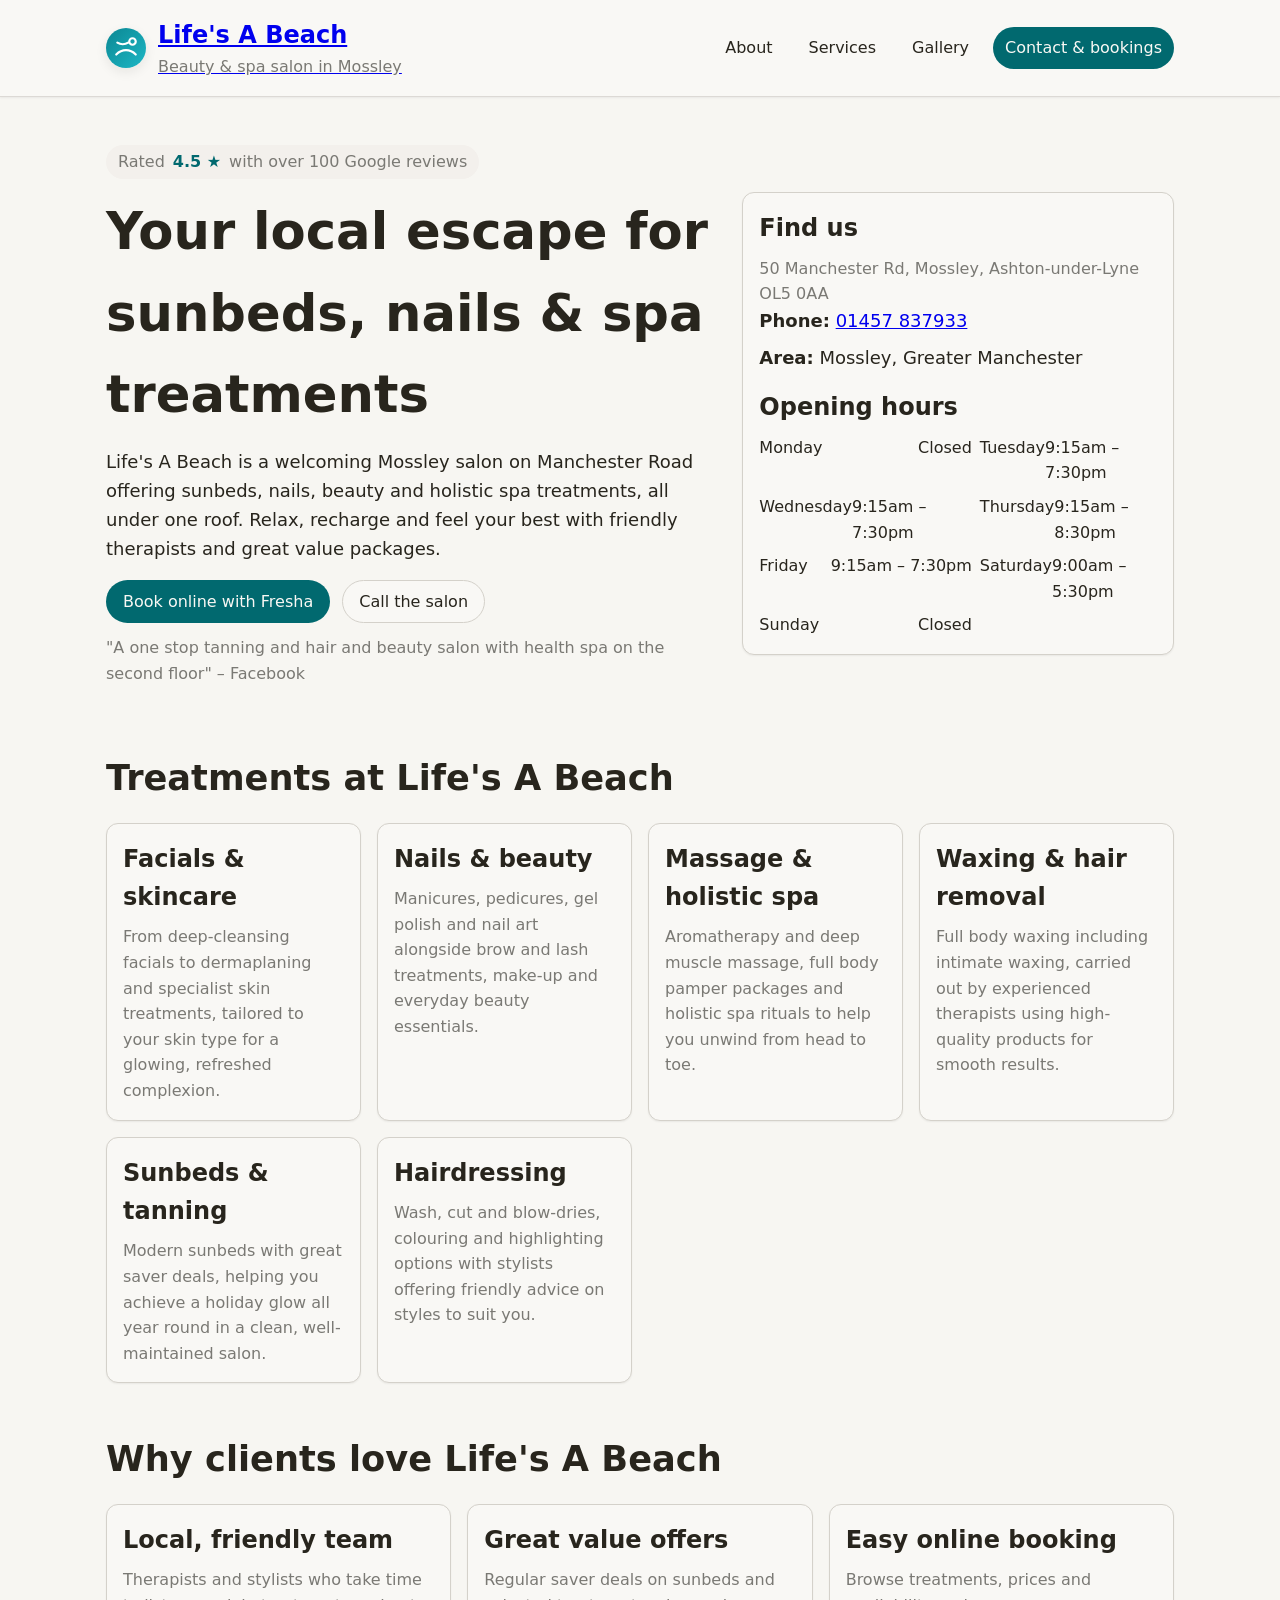
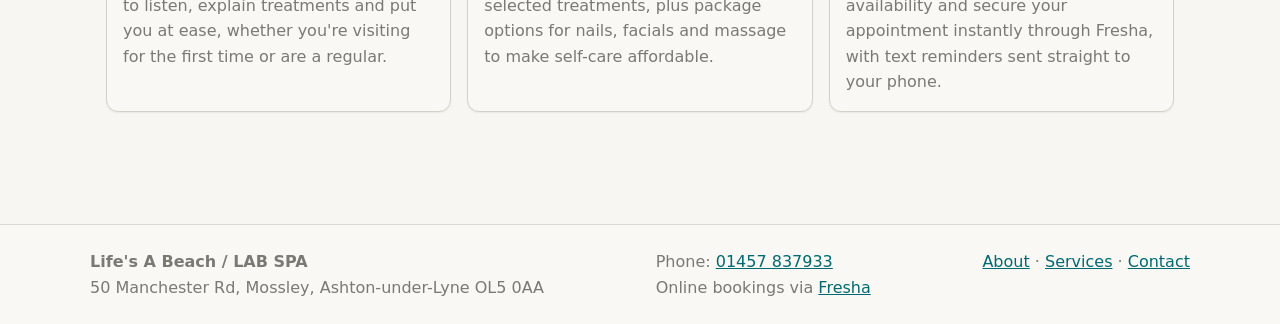
==== index.html @ f76f4ac1 "Add files via upload" ====
<!DOCTYPE html>
<html lang="en">
<head>
  <meta charset="UTF-8" />
  <title>Life's A Beach | Beauty Salon in Mossley</title>
  <meta name="viewport" content="width=device-width, initial-scale=1" />
  <meta name="description" content="Life's A Beach is a friendly beauty, tanning and spa salon on Manchester Road in Mossley offering facials, nails, massage, waxing and more." />
  <link rel="stylesheet" href="style.css" />
</head>
<body>
  <header>
    <div class="header-inner">
      <a href="index.html" class="brand" aria-label="Life's A Beach home">
        <div class="brand-icon" aria-hidden="true">
          <svg viewBox="0 0 24 24" fill="none" stroke="currentColor" stroke-width="2" stroke-linecap="round" stroke-linejoin="round">
            <path d="M3 18c3-3 6-4 9-4s6 1 9 4" />
            <path d="M4 7c1.5 1 3 1.5 5 1.5 2 0 3.5-.5 5-1.5" />
            <circle cx="18" cy="6" r="3" />
          </svg>
        </div>
        <div class="brand-text">
          <h1>Life's A Beach</h1>
          <p>Beauty & spa salon in Mossley</p>
        </div>
      </a>
      <nav aria-label="Primary navigation">
        <a href="about.html">About</a>
        <a href="services.html">Services</a>
        <a href="gallery.html">Gallery</a>
        <a href="contact.html" class="nav-cta">Contact & bookings</a>
      </nav>
    </div>
  </header>

  <main>
    <section class="hero">
      <div class="hero-text">
        <div class="badge">
          <span>Rated</span>
          <strong>4.5 ★</strong>
          <span>with over 100 Google reviews</span>
        </div>
        <h2>Your local escape for sunbeds, nails & spa treatments</h2>
        <p>
          Life's A Beach is a welcoming Mossley salon on Manchester Road offering sunbeds, nails, beauty
          and holistic spa treatments, all under one roof. Relax, recharge and feel your best with friendly
          therapists and great value packages.
        </p>
        <div class="hero-actions">
          <a class="btn btn-primary" href="https://www.fresha.com/en-GB/lvp/lifes-a-beach-lab-spa-manchester-road-mossley-EvAN0E" target="_blank" rel="noopener noreferrer">
            Book online with Fresha
          </a>
          <a class="btn btn-outline" href="tel:01457837933">Call the salon</a>
        </div>
        <p class="review-snippet">
          "A one stop tanning and hair and beauty salon with health spa on the second floor" – Facebook
        </p>
      </div>
      <div class="hero-image">
        <div class="card">
          <h4>Find us</h4>
          <p>50 Manchester Rd, Mossley, Ashton-under-Lyne OL5 0AA</p>
          <ul class="info-list">
            <li><strong>Phone:</strong> <a href="tel:01457837933">01457 837933</a></li>
            <li><strong>Area:</strong> Mossley, Greater Manchester</li>
          </ul>
          <h4 style="margin-top: 1rem;">Opening hours</h4>
          <div class="hours-grid">
            <div><span>Monday</span><span>Closed</span></div>
            <div><span>Tuesday</span><span>9:15am – 7:30pm</span></div>
            <div><span>Wednesday</span><span>9:15am – 7:30pm</span></div>
            <div><span>Thursday</span><span>9:15am – 8:30pm</span></div>
            <div><span>Friday</span><span>9:15am – 7:30pm</span></div>
            <div><span>Saturday</span><span>9:00am – 5:30pm</span></div>
            <div><span>Sunday</span><span>Closed</span></div>
          </div>
        </div>
      </div>
    </section>

    <section class="section">
      <h3>Treatments at Life's A Beach</h3>
      <div class="grid-3">
        <article class="card">
          <h4>Facials & skincare</h4>
          <p>
            From deep-cleansing facials to dermaplaning and specialist skin treatments, tailored to your
            skin type for a glowing, refreshed complexion.
          </p>
        </article>
        <article class="card">
          <h4>Nails & beauty</h4>
          <p>
            Manicures, pedicures, gel polish and nail art alongside brow and lash treatments, make-up and
            everyday beauty essentials.
          </p>
        </article>
        <article class="card">
          <h4>Massage & holistic spa</h4>
          <p>
            Aromatherapy and deep muscle massage, full body pamper packages and holistic spa rituals to
            help you unwind from head to toe.
          </p>
        </article>
        <article class="card">
          <h4>Waxing & hair removal</h4>
          <p>
            Full body waxing including intimate waxing, carried out by experienced therapists using
            high-quality products for smooth results.
          </p>
        </article>
        <article class="card">
          <h4>Sunbeds & tanning</h4>
          <p>
            Modern sunbeds with great saver deals, helping you achieve a holiday glow all year round in a
            clean, well-maintained salon.
          </p>
        </article>
        <article class="card">
          <h4>Hairdressing</h4>
          <p>
            Wash, cut and blow-dries, colouring and highlighting options with stylists offering friendly
            advice on styles to suit you.
          </p>
        </article>
      </div>
    </section>

    <section class="section">
      <h3>Why clients love Life's A Beach</h3>
      <div class="grid-3">
        <article class="card">
          <h4>Local, friendly team</h4>
          <p>
            Therapists and stylists who take time to listen, explain treatments and put you at ease, whether
            you're visiting for the first time or are a regular.
          </p>
        </article>
        <article class="card">
          <h4>Great value offers</h4>
          <p>
            Regular saver deals on sunbeds and selected treatments, plus package options for nails, facials
            and massage to make self-care affordable.
          </p>
        </article>
        <article class="card">
          <h4>Easy online booking</h4>
          <p>
            Browse treatments, prices and availability and secure your appointment instantly through Fresha,
            with text reminders sent straight to your phone.
          </p>
        </article>
      </div>
    </section>
  </main>

  <footer>
    <div class="footer-inner">
      <div>
        <strong>Life's A Beach / LAB SPA</strong><br />
        50 Manchester Rd, Mossley, Ashton-under-Lyne OL5 0AA
      </div>
      <div>
        Phone: <a href="tel:01457837933">01457 837933</a><br />
        Online bookings via <a href="https://www.fresha.com/en-GB/lvp/lifes-a-beach-lab-spa-manchester-road-mossley-EvAN0E" target="_blank" rel="noopener noreferrer">Fresha</a>
      </div>
      <div>
        <a href="about.html">About</a> · <a href="services.html">Services</a> · <a href="contact.html">Contact</a>
      </div>
    </div>
  </footer>
</body>
</html>
---- style.css ----
/* Life's A Beach Mossley - styles */
:root {
  --text-xs:   clamp(0.75rem,  0.7rem  + 0.25vw, 0.875rem);
  --text-sm:   clamp(0.875rem, 0.8rem  + 0.35vw, 1rem);
  --text-base: clamp(1rem,     0.95rem + 0.25vw, 1.125rem);
  --text-lg:   clamp(1.125rem, 1rem    + 0.75vw, 1.5rem);
  --text-xl:   clamp(1.5rem,   1.2rem  + 1.25vw, 2.25rem);
  --text-2xl:  clamp(2rem,     1.2rem  + 2.5vw,  3.5rem);

  --space-1:  0.25rem;
  --space-2:  0.5rem;
  --space-3:  0.75rem;
  --space-4:  1rem;
  --space-5:  1.25rem;
  --space-6:  1.5rem;
  --space-8:  2rem;
  --space-10: 2.5rem;
  --space-12: 3rem;
  --space-16: 4rem;
  --space-24: 6rem;

  --color-bg:             #f7f6f2;
  --color-surface:        #f9f8f5;
  --color-surface-2:      #fbfbf9;
  --color-surface-offset: #f3f0ec;
  --color-divider:        #dcd9d5;
  --color-border:         #d4d1ca;

  --color-text:           #28251d;
  --color-text-muted:     #7a7974;
  --color-text-faint:     #bab9b4;
  --color-text-inverse:   #f9f8f4;

  --color-primary:        #01696f;
  --color-primary-hover:  #0c4e54;
  --color-primary-active: #0f3638;

  --radius-sm: 0.375rem;
  --radius-md: 0.5rem;
  --radius-lg: 0.75rem;
  --radius-full: 9999px;

  --shadow-sm: 0 1px 2px oklch(0.2 0.01 80 / 0.06);
  --shadow-md: 0 4px 12px oklch(0.2 0.01 80 / 0.08);
}

*,
*::before,
*::after {
  box-sizing: border-box;
  margin: 0;
  padding: 0;
}

html {
  scroll-behavior: smooth;
}

body {
  min-height: 100vh;
  font-family: system-ui, -apple-system, BlinkMacSystemFont, 'Segoe UI', sans-serif;
  font-size: var(--text-base);
  line-height: 1.6;
  color: var(--color-text);
  background-color: var(--color-bg);
}

img {
  max-width: 100%;
  display: block;
}

header {
  background-color: var(--color-surface);
  border-bottom: 1px solid var(--color-divider);
  box-shadow: var(--shadow-sm);
}

.header-inner {
  max-width: 1100px;
  margin: 0 auto;
  padding: var(--space-4) var(--space-4);
  display: flex;
  align-items: center;
  justify-content: space-between;
  gap: var(--space-4);
}

.brand {
  display: flex;
  align-items: center;
  gap: var(--space-3);
}

.brand-icon {
  width: 40px;
  height: 40px;
  border-radius: var(--radius-full);
  background: linear-gradient(135deg, #0b8793, #1db7c5);
  display: flex;
  align-items: center;
  justify-content: center;
  color: white;
  box-shadow: var(--shadow-md);
}

.brand-icon svg {
  width: 26px;
  height: 26px;
}

.brand-text h1 {
  font-size: var(--text-lg);
}

.brand-text p {
  font-size: var(--text-sm);
  color: var(--color-text-muted);
}

nav {
  display: flex;
  gap: var(--space-3);
  align-items: center;
}

nav a {
  font-size: var(--text-sm);
  text-decoration: none;
  color: var(--color-text);
  padding: var(--space-2) var(--space-3);
  border-radius: var(--radius-full);
}

nav a:hover {
  background-color: var(--color-surface-offset);
}

.nav-cta {
  background-color: var(--color-primary);
  color: var(--color-text-inverse);
}

.nav-cta:hover {
  background-color: var(--color-primary-hover);
}

main {
  max-width: 1100px;
  margin: 0 auto;
  padding: var(--space-12) var(--space-4);
}

.hero {
  display: grid;
  grid-template-columns: minmax(0, 1.4fr) minmax(0, 1fr);
  gap: var(--space-8);
  align-items: center;
}

.hero-text h2 {
  font-size: var(--text-2xl);
  margin-bottom: var(--space-3);
}

.hero-text p {
  margin-bottom: var(--space-4);
}

.badge {
  display: inline-flex;
  align-items: center;
  gap: var(--space-2);
  padding: var(--space-1) var(--space-3);
  border-radius: var(--radius-full);
  background-color: var(--color-surface-offset);
  color: var(--color-text-muted);
  font-size: var(--text-sm);
  margin-bottom: var(--space-3);
}

.badge strong {
  color: var(--color-primary);
}

.hero-actions {
  display: flex;
  gap: var(--space-3);
  flex-wrap: wrap;
}

.btn {
  display: inline-flex;
  align-items: center;
  justify-content: center;
  gap: var(--space-2);
  padding: var(--space-2) var(--space-4);
  border-radius: var(--radius-full);
  border: 1px solid transparent;
  font-size: var(--text-sm);
  text-decoration: none;
  cursor: pointer;
}

.btn-primary {
  background-color: var(--color-primary);
  color: var(--color-text-inverse);
}

.btn-primary:hover {
  background-color: var(--color-primary-hover);
}

.btn-outline {
  border-color: var(--color-border);
  color: var(--color-text);
  background-color: var(--color-surface);
}

.section {
  margin-top: var(--space-12);
}

.section h3 {
  font-size: var(--text-xl);
  margin-bottom: var(--space-4);
}

.grid-3 {
  display: grid;
  grid-template-columns: repeat(auto-fit, minmax(240px, 1fr));
  gap: var(--space-4);
}

.card {
  background-color: var(--color-surface);
  border-radius: var(--radius-lg);
  padding: var(--space-4);
  box-shadow: var(--shadow-sm);
  border: 1px solid var(--color-border);
}

.card h4 {
  font-size: var(--text-lg);
  margin-bottom: var(--space-2);
}

.card p {
  font-size: var(--text-sm);
  color: var(--color-text-muted);
}

footer {
  margin-top: var(--space-16);
  border-top: 1px solid var(--color-divider);
  padding: var(--space-6) var(--space-4);
  background-color: var(--color-surface);
}

.footer-inner {
  max-width: 1100px;
  margin: 0 auto;
  display: flex;
  flex-wrap: wrap;
  gap: var(--space-4);
  justify-content: space-between;
  font-size: var(--text-sm);
  color: var(--color-text-muted);
}

.footer-inner a {
  color: var(--color-primary);
}

.review-snippet {
  font-size: var(--text-sm);
  color: var(--color-text-muted);
  margin-top: var(--space-3);
}

.info-list {
  list-style: none;
}

.info-list li {
  margin-bottom: var(--space-2);
}

.hours-grid {
  display: grid;
  grid-template-columns: 1.2fr 1fr;
  gap: var(--space-2);
  font-size: var(--text-sm);
}

.hours-grid div {
  display: flex;
  justify-content: space-between;
}

.gallery-grid {
  display: grid;
  grid-template-columns: repeat(auto-fit, minmax(220px, 1fr));
  gap: var(--space-4);
}

.gallery-item {
  border-radius: var(--radius-lg);
  overflow: hidden;
  background-color: var(--color-surface-offset);
}

.gallery-item img {
  width: 100%;
  height: 200px;
  object-fit: cover;
}

.gallery-item p {
  padding: var(--space-3);
  font-size: var(--text-sm);
}

.contact-layout {
  display: grid;
  grid-template-columns: minmax(0, 1.3fr) minmax(0, 1fr);
  gap: var(--space-6);
}

.contact-card {
  background-color: var(--color-surface);
  border-radius: var(--radius-lg);
  padding: var(--space-4);
  box-shadow: var(--shadow-sm);
}

.map-placeholder {
  border-radius: var(--radius-lg);
  background: linear-gradient(135deg, #01696f, #1db7c5);
  height: 260px;
  display: flex;
  align-items: center;
  justify-content: center;
  color: var(--color-text-inverse);
  font-size: var(--text-lg);
}

@media (max-width: 768px) {
  .header-inner {
    flex-direction: column;
    align-items: flex-start;
  }

  .hero {
    grid-template-columns: 1fr;
  }

  .contact-layout {
    grid-template-columns: 1fr;
  }
}
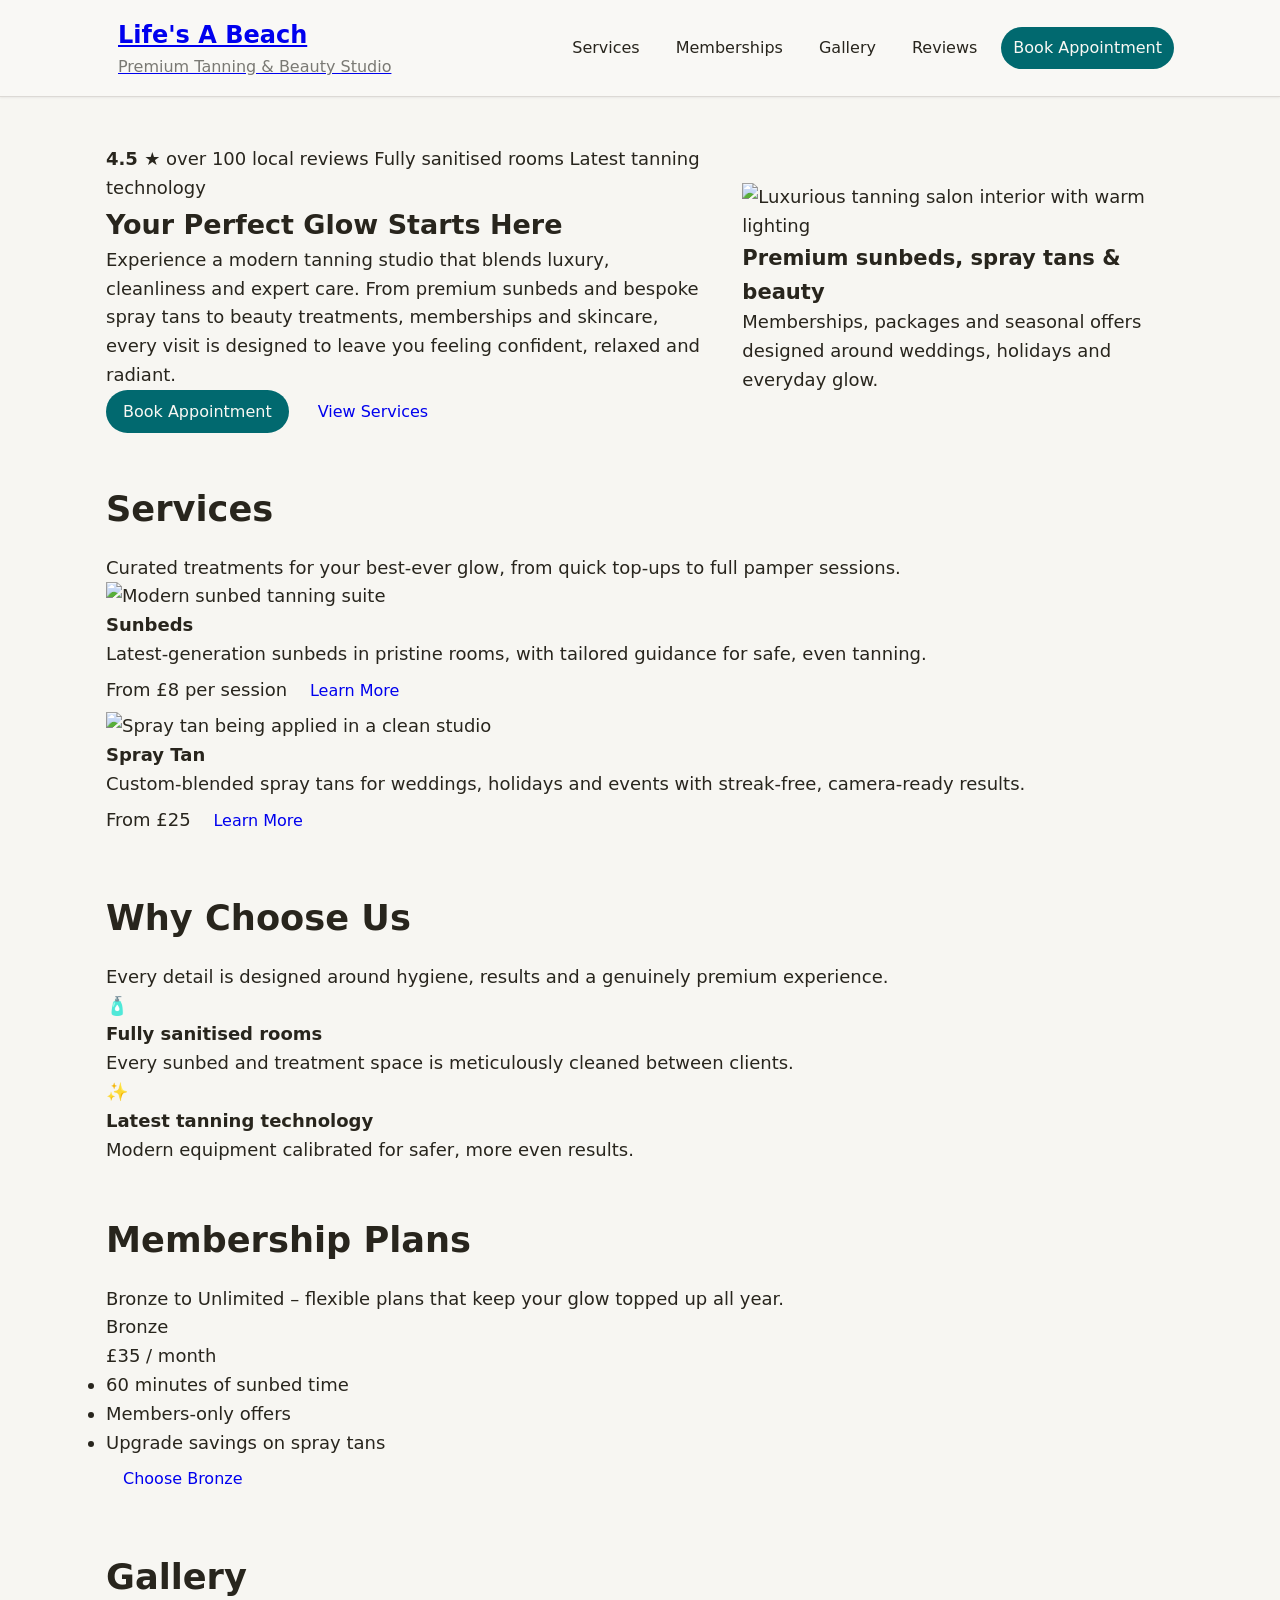
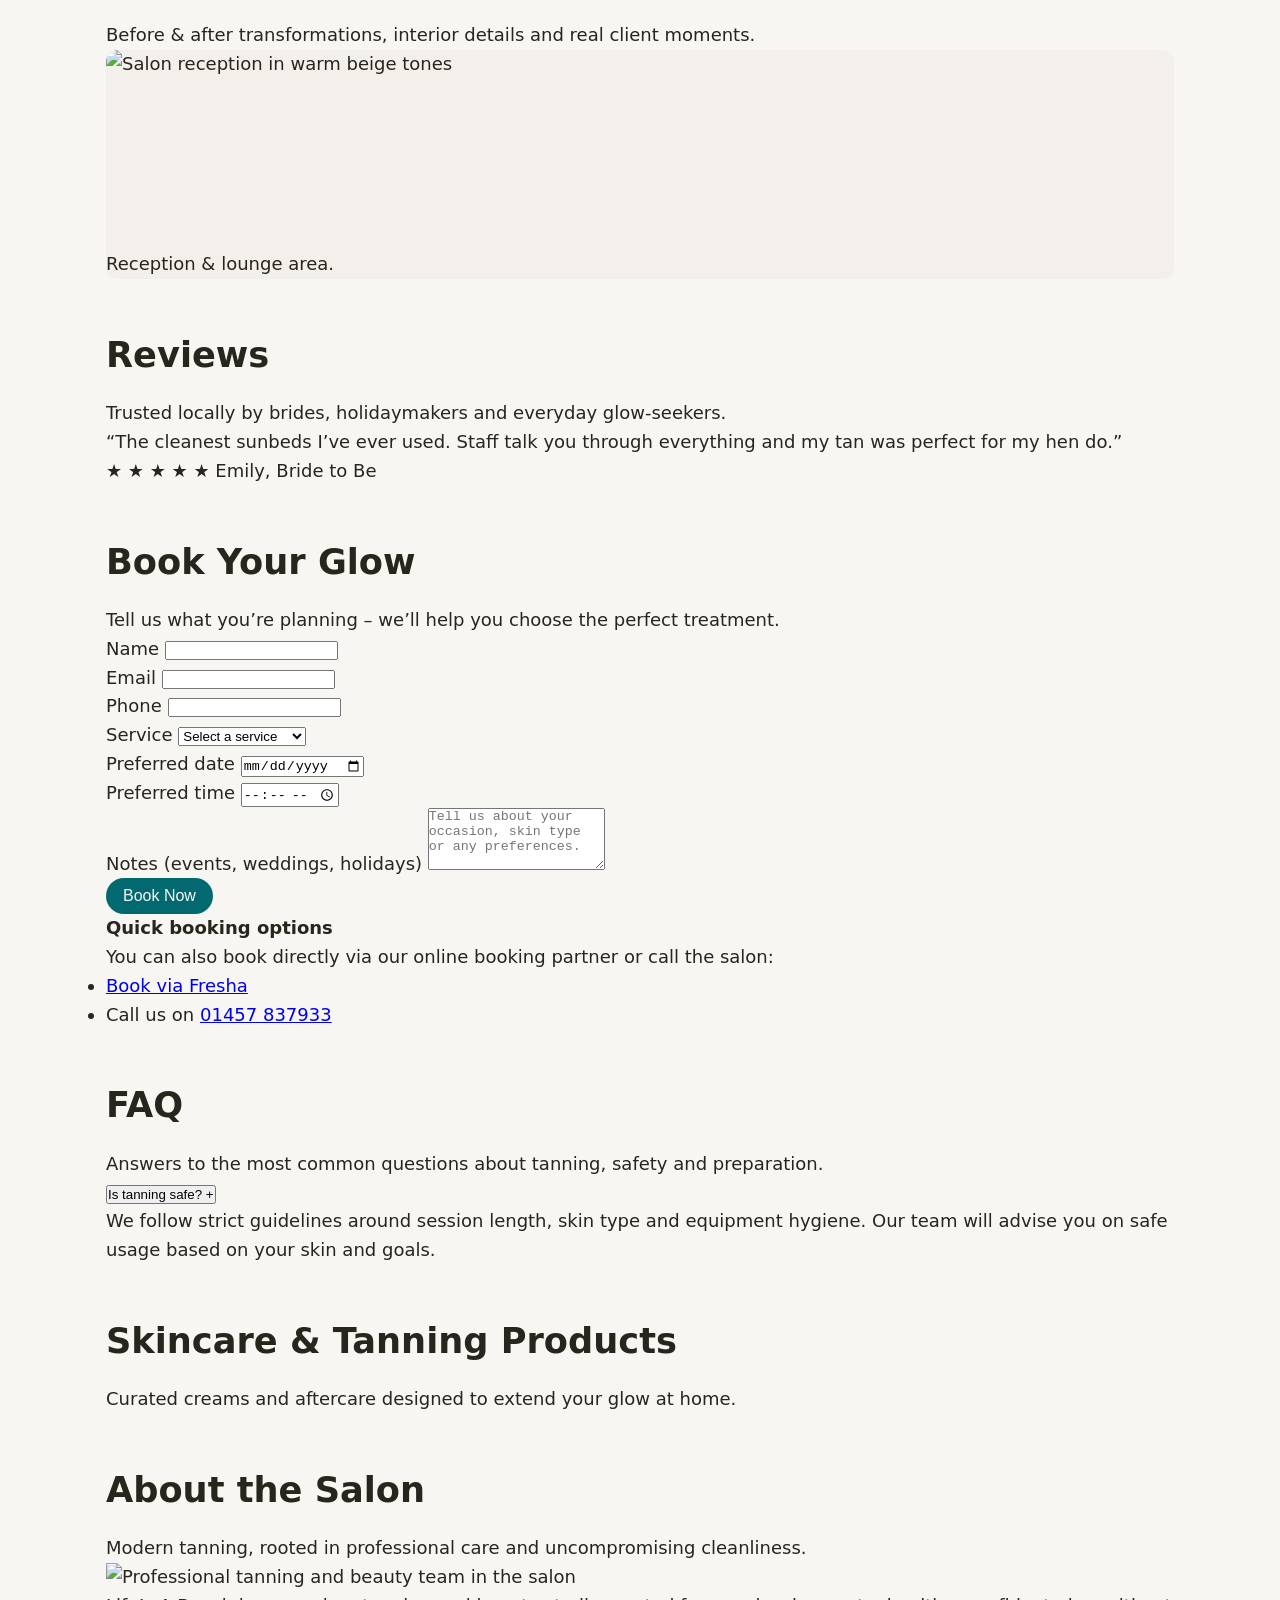
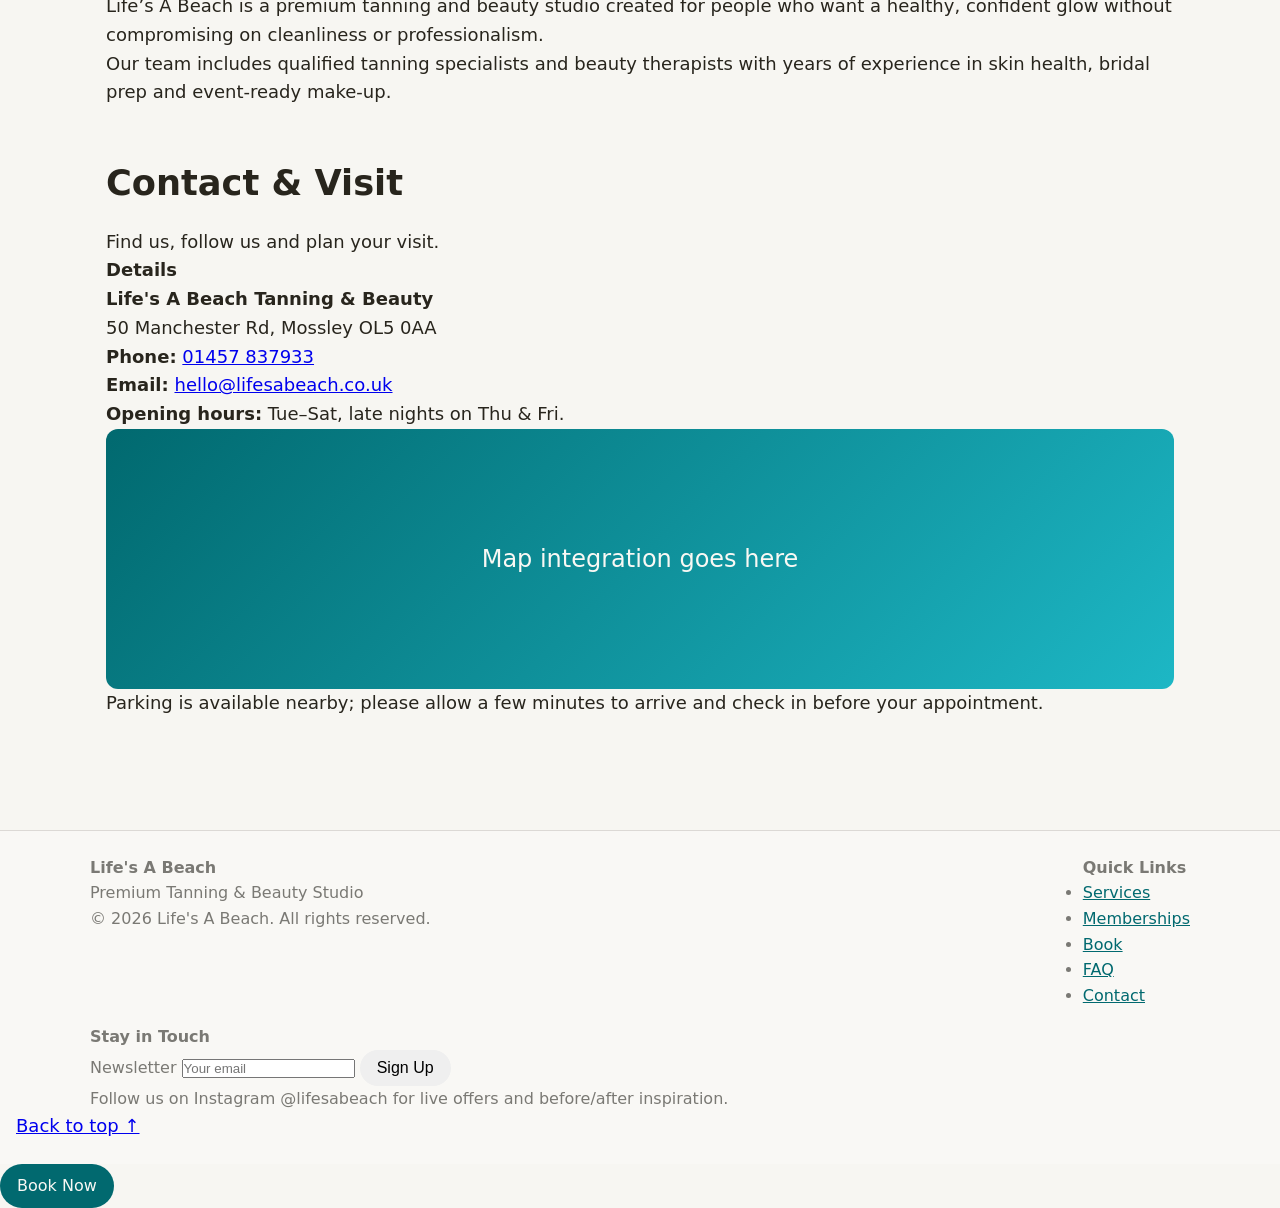
==== commit 991f564c: "Revise index.html for new branding and SEO enhancements Updated the HTML structure, including meta t" ====
--- a/index.html
+++ b/index.html
@@ -1,173 +1,419 @@
 <!DOCTYPE html>
 <html lang="en">
 <head>
-  <meta charset="UTF-8" />
-  <title>Life's A Beach | Beauty Salon in Mossley</title>
-  <meta name="viewport" content="width=device-width, initial-scale=1" />
-  <meta name="description" content="Life's A Beach is a friendly beauty, tanning and spa salon on Manchester Road in Mossley offering facials, nails, massage, waxing and more." />
-  <link rel="stylesheet" href="style.css" />
+  <meta charset="UTF-8">
+  <title>Your Perfect Glow Starts Here | Premium Tanning Salon</title>
+  <meta name="viewport" content="width=device-width, initial-scale=1">
+  <meta name="description"
+        content="A modern tanning salon offering premium sunbeds, spray tanning, beauty treatments, memberships and skincare. Book your perfect glow today.">
+  <!-- Open Graph tags -->
+  <meta property="og:title" content="Your Perfect Glow Starts Here">
+  <meta property="og:description"
+        content="Premium tanning studio with luxury sunbeds, spray tans, memberships and skincare. Book appointments in seconds.">
+  <meta property="og:type" content="website">
+  <meta property="og:url" content="https://yourdomain.com/">
+  <meta property="og:image" content="https://yourdomain.com/og-image.jpg">
+
+  <!-- Fonts -->
+  <link rel="preconnect" href="https://fonts.googleapis.com">
+  <link rel="preconnect" href="https://fonts.gstatic.com" crossorigin>
+  <link
+    href="https://fonts.googleapis.com/css2?family=Playfair+Display:wght@500;700&family=Inter:wght@400;500;600&display=swap"
+    rel="stylesheet">
+
+  <link rel="stylesheet" href="style.css">
+  <script defer src="script.js"></script>
+
+  <!-- Structured data: LocalBusiness (simplified; customise for Life's A Beach) -->
+  <script type="application/ld+json">
+  {
+    "@context": "https://schema.org",
+    "@type": "LocalBusiness",
+    "name": "Life's A Beach Tanning & Beauty",
+    "image": "https://yourdomain.com/hero.jpg",
+    "description": "Premium tanning studio with sunbeds, spray tans, beauty treatments, memberships and skincare.",
+    "url": "https://yourdomain.com/",
+    "telephone": "+44 1457 837933",
+    "address": {
+      "@type": "PostalAddress",
+      "streetAddress": "50 Manchester Rd",
+      "addressLocality": "Mossley",
+      "addressRegion": "Greater Manchester",
+      "postalCode": "OL5 0AA",
+      "addressCountry": "GB"
+    },
+    "openingHours": [
+      "Tu 09:15-19:30",
+      "We 09:15-19:30",
+      "Th 09:15-20:30",
+      "Fr 09:15-19:30",
+      "Sa 09:00-17:30"
+    ],
+    "priceRange": "$$"
+  }
+  </script>
 </head>
 <body>
-  <header>
-    <div class="header-inner">
-      <a href="index.html" class="brand" aria-label="Life's A Beach home">
-        <div class="brand-icon" aria-hidden="true">
-          <svg viewBox="0 0 24 24" fill="none" stroke="currentColor" stroke-width="2" stroke-linecap="round" stroke-linejoin="round">
-            <path d="M3 18c3-3 6-4 9-4s6 1 9 4" />
-            <path d="M4 7c1.5 1 3 1.5 5 1.5 2 0 3.5-.5 5-1.5" />
-            <circle cx="18" cy="6" r="3" />
-          </svg>
-        </div>
-        <div class="brand-text">
-          <h1>Life's A Beach</h1>
-          <p>Beauty & spa salon in Mossley</p>
-        </div>
-      </a>
-      <nav aria-label="Primary navigation">
-        <a href="about.html">About</a>
-        <a href="services.html">Services</a>
-        <a href="gallery.html">Gallery</a>
-        <a href="contact.html" class="nav-cta">Contact & bookings</a>
-      </nav>
-    </div>
-  </header>
-
-  <main>
-    <section class="hero">
-      <div class="hero-text">
-        <div class="badge">
-          <span>Rated</span>
-          <strong>4.5 ★</strong>
-          <span>with over 100 Google reviews</span>
-        </div>
-        <h2>Your local escape for sunbeds, nails & spa treatments</h2>
-        <p>
-          Life's A Beach is a welcoming Mossley salon on Manchester Road offering sunbeds, nails, beauty
-          and holistic spa treatments, all under one roof. Relax, recharge and feel your best with friendly
-          therapists and great value packages.
-        </p>
-        <div class="hero-actions">
-          <a class="btn btn-primary" href="https://www.fresha.com/en-GB/lvp/lifes-a-beach-lab-spa-manchester-road-mossley-EvAN0E" target="_blank" rel="noopener noreferrer">
-            Book online with Fresha
-          </a>
-          <a class="btn btn-outline" href="tel:01457837933">Call the salon</a>
-        </div>
-        <p class="review-snippet">
-          "A one stop tanning and hair and beauty salon with health spa on the second floor" – Facebook
-        </p>
-      </div>
+
+<header>
+  <div class="header-inner">
+    <a href="#top" class="brand" aria-label="Go to top">
+      <div class="brand-mark">
+        <!-- Simple sun logo -->
+        <svg viewBox="0 0 24 24" aria-hidden="true">
+          <circle cx="12" cy="12" r="4" fill="currentColor"></circle>
+          <line x1="12" y1="2" x2="12" y2="5" stroke="currentColor" stroke-width="1.5"></line>
+          <line x1="12" y1="19" x2="12" y2="22" stroke="currentColor" stroke-width="1.5"></line>
+          <line x1="2" y1="12" x2="5" y2="12" stroke="currentColor" stroke-width="1.5"></line>
+          <line x1="19" y1="12" x2="22" y2="12" stroke="currentColor" stroke-width="1.5"></line>
+        </svg>
+      </div>
+      <div class="brand-text">
+        <h1>Life's A Beach</h1>
+        <p>Premium Tanning & Beauty Studio</p>
+      </div>
+    </a>
+    <nav aria-label="Main">
+      <a href="#services">Services</a>
+      <a href="#memberships">Memberships</a>
+      <a href="#gallery">Gallery</a>
+      <a href="#reviews">Reviews</a>
+      <a href="#booking" class="nav-cta">Book Appointment</a>
+    </nav>
+  </div>
+</header>
+
+<main id="top">
+  <!-- Hero -->
+  <section class="hero" aria-labelledby="hero-title">
+    <div class="hero-copy">
+      <div class="hero-meta">
+        <span class="hero-pill"><strong>4.5 ★</strong> over 100 local reviews</span>
+        <span class="hero-pill">Fully sanitised rooms</span>
+        <span class="hero-pill">Latest tanning technology</span>
+      </div>
+      <h2 id="hero-title">Your Perfect Glow Starts Here</h2>
+      <p>
+        Experience a modern tanning studio that blends luxury, cleanliness and expert care. From premium sunbeds
+        and bespoke spray tans to beauty treatments, memberships and skincare, every visit is designed to leave you
+        feeling confident, relaxed and radiant.
+      </p>
+      <div class="hero-actions">
+        <a href="#booking" class="btn btn-primary">Book Appointment</a>
+        <a href="#services" class="btn btn-secondary">View Services</a>
+      </div>
+    </div>
+    <div class="hero-visual">
       <div class="hero-image">
-        <div class="card">
-          <h4>Find us</h4>
-          <p>50 Manchester Rd, Mossley, Ashton-under-Lyne OL5 0AA</p>
-          <ul class="info-list">
-            <li><strong>Phone:</strong> <a href="tel:01457837933">01457 837933</a></li>
-            <li><strong>Area:</strong> Mossley, Greater Manchester</li>
-          </ul>
-          <h4 style="margin-top: 1rem;">Opening hours</h4>
-          <div class="hours-grid">
-            <div><span>Monday</span><span>Closed</span></div>
-            <div><span>Tuesday</span><span>9:15am – 7:30pm</span></div>
-            <div><span>Wednesday</span><span>9:15am – 7:30pm</span></div>
-            <div><span>Thursday</span><span>9:15am – 8:30pm</span></div>
-            <div><span>Friday</span><span>9:15am – 7:30pm</span></div>
-            <div><span>Saturday</span><span>9:00am – 5:30pm</span></div>
-            <div><span>Sunday</span><span>Closed</span></div>
-          </div>
-        </div>
-      </div>
-    </section>
-
-    <section class="section">
-      <h3>Treatments at Life's A Beach</h3>
-      <div class="grid-3">
-        <article class="card">
-          <h4>Facials & skincare</h4>
-          <p>
-            From deep-cleansing facials to dermaplaning and specialist skin treatments, tailored to your
-            skin type for a glowing, refreshed complexion.
-          </p>
-        </article>
-        <article class="card">
-          <h4>Nails & beauty</h4>
-          <p>
-            Manicures, pedicures, gel polish and nail art alongside brow and lash treatments, make-up and
-            everyday beauty essentials.
-          </p>
-        </article>
-        <article class="card">
-          <h4>Massage & holistic spa</h4>
-          <p>
-            Aromatherapy and deep muscle massage, full body pamper packages and holistic spa rituals to
-            help you unwind from head to toe.
-          </p>
-        </article>
-        <article class="card">
-          <h4>Waxing & hair removal</h4>
-          <p>
-            Full body waxing including intimate waxing, carried out by experienced therapists using
-            high-quality products for smooth results.
-          </p>
-        </article>
-        <article class="card">
-          <h4>Sunbeds & tanning</h4>
-          <p>
-            Modern sunbeds with great saver deals, helping you achieve a holiday glow all year round in a
-            clean, well-maintained salon.
-          </p>
-        </article>
-        <article class="card">
-          <h4>Hairdressing</h4>
-          <p>
-            Wash, cut and blow-dries, colouring and highlighting options with stylists offering friendly
-            advice on styles to suit you.
-          </p>
-        </article>
-      </div>
-    </section>
-
-    <section class="section">
-      <h3>Why clients love Life's A Beach</h3>
-      <div class="grid-3">
-        <article class="card">
-          <h4>Local, friendly team</h4>
-          <p>
-            Therapists and stylists who take time to listen, explain treatments and put you at ease, whether
-            you're visiting for the first time or are a regular.
-          </p>
-        </article>
-        <article class="card">
-          <h4>Great value offers</h4>
-          <p>
-            Regular saver deals on sunbeds and selected treatments, plus package options for nails, facials
-            and massage to make self-care affordable.
-          </p>
-        </article>
-        <article class="card">
-          <h4>Easy online booking</h4>
-          <p>
-            Browse treatments, prices and availability and secure your appointment instantly through Fresha,
-            with text reminders sent straight to your phone.
-          </p>
-        </article>
-      </div>
-    </section>
-  </main>
-
-  <footer>
-    <div class="footer-inner">
+        <img src="https://picsum.photos/seed/tan-hero/1200/600"
+             alt="Luxurious tanning salon interior with warm lighting">
+      </div>
+      <div class="hero-overlay-card">
+        <h3>Premium sunbeds, spray tans & beauty</h3>
+        <p>Memberships, packages and seasonal offers designed around weddings, holidays and everyday glow.</p>
+      </div>
+    </div>
+  </section>
+
+  <!-- Services -->
+  <section id="services" class="section">
+    <div class="section-heading">
+      <h3>Services</h3>
+      <p>Curated treatments for your best‑ever glow, from quick top‑ups to full pamper sessions.</p>
+    </div>
+    <div class="services-grid">
+      <!-- repeat for each service -->
+      <article class="service-card">
+        <div class="service-media">
+          <img src="https://picsum.photos/seed/sunbeds/600/400" alt="Modern sunbed tanning suite">
+        </div>
+        <div class="service-body">
+          <h4>Sunbeds</h4>
+          <p>Latest‑generation sunbeds in pristine rooms, with tailored guidance for safe, even tanning.</p>
+          <div class="service-meta">
+            <span class="service-price">From £8 per session</span>
+            <a href="#booking" class="btn btn-tertiary">Learn More</a>
+          </div>
+        </div>
+      </article>
+
+      <article class="service-card">
+        <div class="service-media">
+          <img src="https://picsum.photos/seed/spraytan/600/400" alt="Spray tan being applied in a clean studio">
+        </div>
+        <div class="service-body">
+          <h4>Spray Tan</h4>
+          <p>Custom‑blended spray tans for weddings, holidays and events with streak‑free, camera‑ready results.</p>
+          <div class="service-meta">
+            <span class="service-price">From £25</span>
+            <a href="#booking" class="btn btn-tertiary">Learn More</a>
+          </div>
+        </div>
+      </article>
+
+      <!-- Memberships, Skincare, Beauty Treatments, Packages cards follow the same pattern -->
+    </div>
+  </section>
+
+  <!-- Why choose us -->
+  <section class="section" id="why">
+    <div class="section-heading">
+      <h3>Why Choose Us</h3>
+      <p>Every detail is designed around hygiene, results and a genuinely premium experience.</p>
+    </div>
+    <div class="why-grid">
+      <div class="why-item">
+        <div class="why-icon">
+          <!-- icon placeholder -->
+          <span>🧴</span>
+        </div>
+        <div>
+          <h4>Fully sanitised rooms</h4>
+          <p>Every sunbed and treatment space is meticulously cleaned between clients.</p>
+        </div>
+      </div>
+      <div class="why-item">
+        <div class="why-icon"><span>✨</span></div>
+        <div>
+          <h4>Latest tanning technology</h4>
+          <p>Modern equipment calibrated for safer, more even results.</p>
+        </div>
+      </div>
+      <!-- Qualified staff, Premium lotions, Flexible memberships, Walk-ins welcome -->
+    </div>
+  </section>
+
+  <!-- Membership plans -->
+  <section id="memberships" class="section">
+    <div class="section-heading">
+      <h3>Membership Plans</h3>
+      <p>Bronze to Unlimited – flexible plans that keep your glow topped up all year.</p>
+    </div>
+    <div class="membership-grid">
+      <article class="membership-card">
+        <span class="membership-tier">Bronze</span>
+        <div class="membership-price">£35 / month</div>
+        <ul class="membership-benefits">
+          <li>60 minutes of sunbed time</li>
+          <li>Members‑only offers</li>
+          <li>Upgrade savings on spray tans</li>
+        </ul>
+        <a href="#booking" class="btn btn-secondary">Choose Bronze</a>
+      </article>
+      <!-- Silver, Gold, Unlimited cards in same style -->
+    </div>
+  </section>
+
+  <!-- Gallery -->
+  <section id="gallery" class="section">
+    <div class="section-heading">
+      <h3>Gallery</h3>
+      <p>Before & after transformations, interior details and real client moments.</p>
+    </div>
+    <div class="gallery-grid">
+      <figure class="gallery-item">
+        <img src="https://picsum.photos/seed/interior1/600/500" alt="Salon reception in warm beige tones">
+        <figcaption class="gallery-caption">Reception & lounge area.</figcaption>
+      </figure>
+      <!-- more interior & before/after images -->
+    </div>
+  </section>
+
+  <!-- Reviews -->
+  <section id="reviews" class="section">
+    <div class="section-heading">
+      <h3>Reviews</h3>
+      <p>Trusted locally by brides, holidaymakers and everyday glow‑seekers.</p>
+    </div>
+    <div class="testimonials">
+      <!-- simple carousel container; JS will rotate -->
+      <div class="testimonial-slide">
+        <p>“The cleanest sunbeds I’ve ever used. Staff talk you through everything and my tan was perfect for my hen do.”</p>
+        <div class="testimonial-meta">
+          <span>★ ★ ★ ★ ★</span>
+          <span>Emily, Bride to Be</span>
+        </div>
+      </div>
+      <!-- more slides -->
+    </div>
+  </section>
+
+  <!-- Booking section -->
+  <section id="booking" class="section">
+    <div class="section-heading">
+      <h3>Book Your Glow</h3>
+      <p>Tell us what you’re planning – we’ll help you choose the perfect treatment.</p>
+    </div>
+    <div class="booking-layout">
+      <form class="form-card" aria-label="Booking form">
+        <div class="form-row">
+          <div>
+            <label for="name">Name</label>
+            <input id="name" name="name" type="text" required>
+          </div>
+          <div>
+            <label for="email">Email</label>
+            <input id="email" name="email" type="email" required>
+          </div>
+        </div>
+        <div class="form-row">
+          <div>
+            <label for="phone">Phone</label>
+            <input id="phone" name="phone" type="tel" required>
+          </div>
+          <div>
+            <label for="service">Service</label>
+            <select id="service" name="service" required>
+              <option value="">Select a service</option>
+              <option>Sunbeds</option>
+              <option>Spray Tan</option>
+              <option>Membership</option>
+              <option>Beauty Treatment</option>
+              <option>Package</option>
+            </select>
+          </div>
+        </div>
+        <div class="form-row">
+          <div>
+            <label for="date">Preferred date</label>
+            <input id="date" name="date" type="date">
+          </div>
+          <div>
+            <label for="time">Preferred time</label>
+            <input id="time" name="time" type="time">
+          </div>
+        </div>
+        <div>
+          <label for="notes">Notes (events, weddings, holidays)</label>
+          <textarea id="notes" name="notes" rows="4"
+            placeholder="Tell us about your occasion, skin type or any preferences."></textarea>
+        </div>
+        <button type="submit" class="btn btn-primary">Book Now</button>
+      </form>
       <div>
-        <strong>Life's A Beach / LAB SPA</strong><br />
-        50 Manchester Rd, Mossley, Ashton-under-Lyne OL5 0AA
-      </div>
+        <h4>Quick booking options</h4>
+        <p>You can also book directly via our online booking partner or call the salon:</p>
+        <ul>
+          <li><a href="https://www.fresha.com" target="_blank" rel="noopener noreferrer">Book via Fresha</a></li>
+          <li>Call us on <a href="tel:+441457837933">01457 837933</a></li>
+        </ul>
+      </div>
+    </div>
+  </section>
+
+  <!-- FAQ -->
+  <section id="faq" class="section">
+    <div class="section-heading">
+      <h3>FAQ</h3>
+      <p>Answers to the most common questions about tanning, safety and preparation.</p>
+    </div>
+    <div class="faq-list">
+      <article class="faq-item">
+        <button class="faq-toggle">
+          <span>Is tanning safe?</span>
+          <span>+</span>
+        </button>
+        <div class="faq-content">
+          <p>We follow strict guidelines around session length, skin type and equipment hygiene. Our team will
+          advise you on safe usage based on your skin and goals.</p>
+        </div>
+      </article>
+      <!-- more FAQ items for spray tan duration, appointments, what to wear, prep etc. -->
+    </div>
+  </section>
+
+  <!-- Products -->
+  <section id="products" class="section">
+    <div class="section-heading">
+      <h3>Skincare & Tanning Products</h3>
+      <p>Curated creams and aftercare designed to extend your glow at home.</p>
+    </div>
+    <div class="services-grid">
+      <!-- ecommerce-style cards for featured products; you can later wire to a shop -->
+    </div>
+  </section>
+
+  <!-- About -->
+  <section id="about" class="section">
+    <div class="section-heading">
+      <h3>About the Salon</h3>
+      <p>Modern tanning, rooted in professional care and uncompromising cleanliness.</p>
+    </div>
+    <div class="booking-layout">
       <div>
-        Phone: <a href="tel:01457837933">01457 837933</a><br />
-        Online bookings via <a href="https://www.fresha.com/en-GB/lvp/lifes-a-beach-lab-spa-manchester-road-mossley-EvAN0E" target="_blank" rel="noopener noreferrer">Fresha</a>
+        <img src="https://picsum.photos/seed/team/800/600"
+             alt="Professional tanning and beauty team in the salon">
       </div>
       <div>
-        <a href="about.html">About</a> · <a href="services.html">Services</a> · <a href="contact.html">Contact</a>
-      </div>
-    </div>
-  </footer>
+        <p>Life’s A Beach is a premium tanning and beauty studio created for people who want a healthy, confident
+        glow without compromising on cleanliness or professionalism.</p>
+        <p>Our team includes qualified tanning specialists and beauty therapists with years of experience in skin
+        health, bridal prep and event‑ready make‑up.</p>
+      </div>
+    </div>
+  </section>
+
+  <!-- Contact -->
+  <section id="contact" class="section">
+    <div class="section-heading">
+      <h3>Contact & Visit</h3>
+      <p>Find us, follow us and plan your visit.</p>
+    </div>
+    <div class="booking-layout">
+      <div class="form-card">
+        <h4>Details</h4>
+        <p><strong>Life's A Beach Tanning & Beauty</strong><br>50 Manchester Rd, Mossley OL5 0AA</p>
+        <p><strong>Phone:</strong> <a href="tel:+441457837933">01457 837933</a></p>
+        <p><strong>Email:</strong> <a href="mailto:hello@lifesabeach.co.uk">hello@lifesabeach.co.uk</a></p>
+        <p><strong>Opening hours:</strong> Tue–Sat, late nights on Thu & Fri.</p>
+      </div>
+      <div>
+        <!-- Google Maps iframe slot -->
+        <div class="map-placeholder">
+          Map integration goes here
+        </div>
+        <p>Parking is available nearby; please allow a few minutes to arrive and check in before your appointment.</p>
+      </div>
+    </div>
+  </section>
+</main>
+
+<footer>
+  <div class="footer-inner">
+    <div>
+      <strong>Life's A Beach</strong><br>
+      Premium Tanning & Beauty Studio<br>
+      © 2026 Life's A Beach. All rights reserved.
+    </div>
+    <div>
+      <h4>Quick Links</h4>
+      <ul>
+        <li><a href="#services">Services</a></li>
+        <li><a href="#memberships">Memberships</a></li>
+        <li><a href="#booking">Book</a></li>
+        <li><a href="#faq">FAQ</a></li>
+        <li><a href="#contact">Contact</a></li>
+      </ul>
+    </div>
+    <div>
+      <h4>Stay in Touch</h4>
+      <form>
+        <label for="newsletter-email">Newsletter</label>
+        <input id="newsletter-email" type="email" placeholder="Your email">
+        <button type="submit" class="btn btn-secondary">Sign Up</button>
+      </form>
+      <p>Follow us on Instagram @lifesabeach for live offers and before/after inspiration.</p>
+    </div>
+  </div>
+  <div class="back-to-top">
+    <a href="#top">Back to top ↑</a>
+  </div>
+</footer>
+
+<!-- Floating Book Now -->
+<div class="floating-book">
+  <a href="#booking" class="btn btn-primary">Book Now</a>
+</div>
+
 </body>
 </html>
